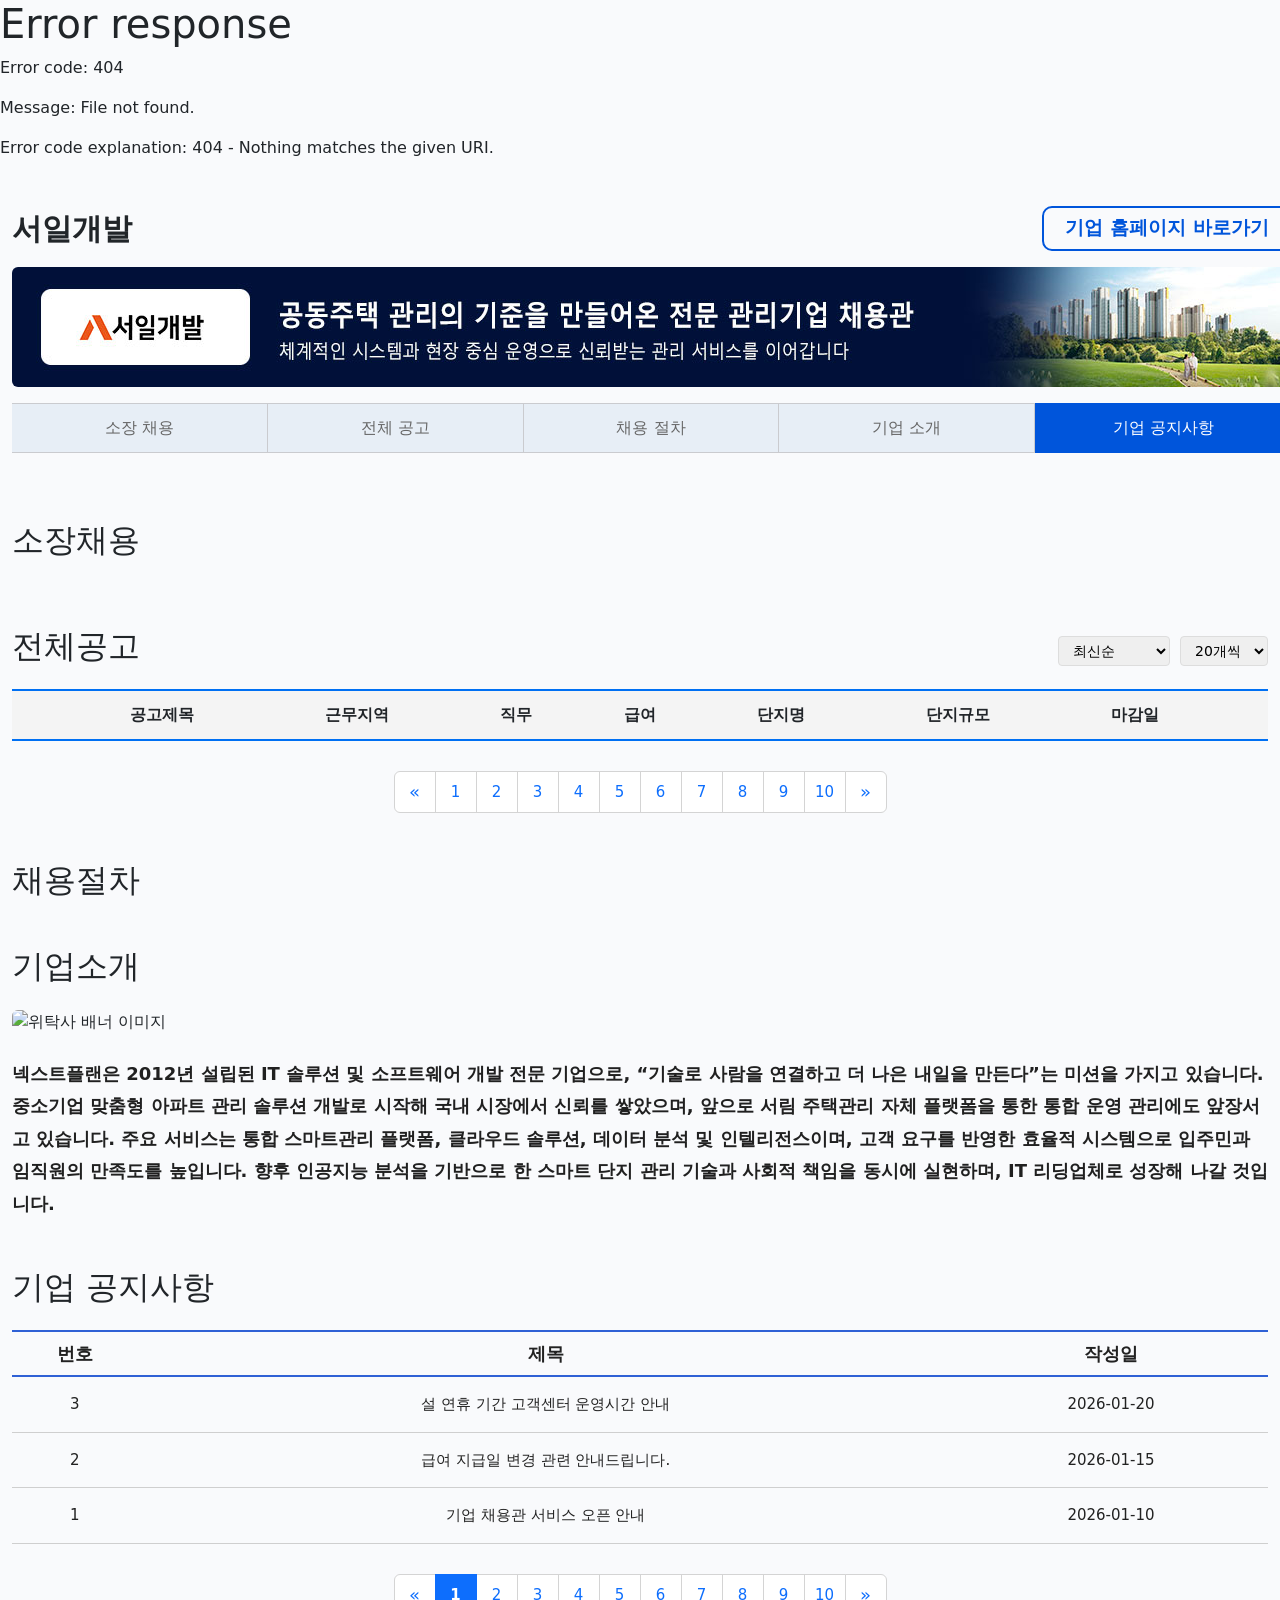
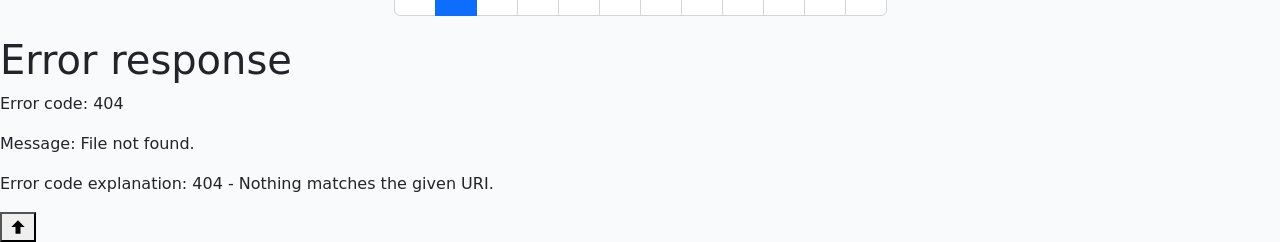
==== office_info_renew.html @ f7822db9 "office_info_renew push" ====
<!DOCTYPE html>
<html lang="en">

<head>
    <meta charset="UTF-8" />
    <meta name="viewport" content="width=device-width, initial-scale=1.0" />
    <title>위탁사 채용 정보 | 아파트잡</title>
    <link rel="icon" href="/assets/img/favicon.png" type="image/x-icon" />

    <!-- bootstrap -->
    <link href="https://cdn.jsdelivr.net/npm/bootstrap@5.3.8/dist/css/bootstrap.min.css" rel="stylesheet" />
    <!-- Font Awesome CDN (v6.5.2) -->
    <link rel="stylesheet" href="https://cdnjs.cloudflare.com/ajax/libs/font-awesome/6.5.2/css/all.min.css"
        integrity="sha512-SzlrxWUlpfuzQ+pcUCosxcglQRNAq/DZjVsC0lE40xsADsfeQoE8N6JY3m5z4R7Q0zj1T9juT7d4K5t1Q=="
        crossorigin="anonymous" referrerpolicy="no-referrer" />
    <link rel="stylesheet" href="./assets/css/global.css" />
    <link rel="stylesheet" href="./assets/css/subPage.css" />
    <link rel="stylesheet" href="./assets/css/head.css" />
</head>

<body>
    <!-- header -->
    <header id="headerWrap"></header>

    <main class="company-page container">
        <!-- 회사 intro -->
        <section class="recruit-header">
            <div class="recruit-header__top">
                <div class="recruit-company-name">
                    서일개발
                </div>
                <a href="#" target="_blank" class="text-decoration-non"><button type="button"
                        class="btn btn-outline-primary company-link">
                        기업 홈페이지 바로가기
                    </button></a>
            </div>
            <div class="recruit-header__banner my-3">
                <img src="./assets/img/info_banner.jpg" class="img-fluid rounded" alt="위탁사 배너 이미지" />
            </div>
            <div class="recruit-header__tab">
                <button class="tab-btn active" data-target="director">소장 채용</button>
                <button class="tab-btn" data-target="all">전체 공고</button>
                <button class="tab-btn" data-target="process">채용 절차</button>
                <button class="tab-btn" data-target="company">기업 소개</button>
                <button class="tab-btn" data-target="notice">기업 공지사항</button>
            </div>
        </section>

        <!-- 소장채용 -->
        <section id="director" class="general mt-5">
            <h2>소장채용</h2>
            <div class="director-card-list">
                <!-- JS로 데이터 렌더링 -->
            </div>
        </section>

        <!-- 전체 공고 -->
        <section id="all" class="general mt-5">
            <div class="job-list-header">
                <h2>전체공고</h2>
                <div class="sort-box">
                    <!-- 정렬 옵션 -->
                    <select id="sortOrder">
                        <option value="latest" selected>최신순</option>
                        <option value="salary">급여순</option>
                        <option value="deadline">마감임박순</option>
                    </select>

                    <!-- 페이지 개수 옵션 -->
                    <select id="pageSize">
                        <option value="20" selected>20개씩</option>
                        <option value="30">30개씩</option>
                        <option value="40">40개씩</option>
                        <option value="50">50개씩</option>
                    </select>
                </div>
            </div>
            <table class="job-table">
                <thead>
                    <tr>
                        <th></th>
                        <th>공고제목</th>
                        <th>근무지역</th>
                        <th>직무</th>
                        <th>급여</th>
                        <th>단지명</th>
                        <th>단지규모</th>
                        <th>마감일</th>
                        <th></th>
                    </tr>
                </thead>
                <tbody id="jobTableBody">
                    <!-- JS로 데이터 렌더링 -->
                </tbody>
            </table>

            <!-- 페이지네이션 -->
            <nav aria-label="Page navigation example">
                <ul class="pagination justify-content-center">
                    <li class="page-item">
                        <a class="page-link" href="#" aria-label="Previous">
                            <span aria-hidden="true">&laquo;</span>
                        </a>
                    </li>
                    <li class="page-item"><a class="page-link" href="#">1</a></li>
                    <li class="page-item"><a class="page-link" href="#">2</a></li>
                    <li class="page-item"><a class="page-link" href="#">3</a></li>
                    <li class="page-item"><a class="page-link" href="#">4</a></li>
                    <li class="page-item"><a class="page-link" href="#">5</a></li>
                    <li class="page-item"><a class="page-link" href="#">6</a></li>
                    <li class="page-item"><a class="page-link" href="#">7</a></li>
                    <li class="page-item"><a class="page-link" href="#">8</a></li>
                    <li class="page-item"><a class="page-link" href="#">9</a></li>
                    <li class="page-item"><a class="page-link" href="#">10</a></li>
                    <li class="page-item">
                        <a class="page-link" href="#" aria-label="Next">
                            <span aria-hidden="true">&raquo;</span>
                        </a>
                    </li>
                </ul>
            </nav>
            </div>
        </section>

        <section id="process" class="general mt-5">
            <h2>채용절차</h2>
        </section>

        <section id="company" class="general mt-5">
            <h2>기업소개</h2>
            <div class="company-banner my-4">
                <img src="./assets/img/company_banner.png" class="img-fluid rounded" alt="위탁사 배너 이미지" />
            </div>
            <p class="company-desc text-start">
                넥스트플랜은 2012년 설립된 IT 솔루션 및 소프트웨어 개발 전문 기업으로,
                “기술로 사람을 연결하고 더 나은 내일을 만든다”는 미션을 가지고
                있습니다. 중소기업 맞춤형 아파트 관리 솔루션 개발로 시작해 국내
                시장에서 신뢰를 쌓았으며, 앞으로 서림 주택관리 자체 플랫폼을 통한 통합
                운영 관리에도 앞장서고 있습니다.
                주요 서비스는 통합 스마트관리 플랫폼, 클라우드 솔루션, 데이터 분석 및
                인텔리전스이며, 고객 요구를 반영한 효율적 시스템으로 입주민과 임직원의
                만족도를 높입니다. 향후 인공지능 분석을 기반으로 한 스마트 단지 관리
                기술과 사회적 책임을 동시에 실현하며, IT 리딩업체로 성장해 나갈
                것입니다.
            </p>
        </section>

        <section id="notice" class="general mt-5">
            <h2>기업 공지사항</h2>
            <!-- 게시판 영역 -->
            <div class="board-wrapper">
                <table class="board-table">
                    <colgroup>
                        <col style="width:10%">
                        <col style="width:65%">
                        <col style="width:25%">
                    </colgroup>
                    <thead>
                        <tr>
                            <th>번호</th>
                            <th>제목</th>
                            <th>작성일</th>
                        </tr>
                    </thead>
                    <tbody>
                        <tr class="board-row" data-href="company-notice-view.html?id=3">
                            <td>3</td>
                            <td class="board-title">
                                설 연휴 기간 고객센터 운영시간 안내
                            </td>
                            <td>2026-01-20</td>
                        </tr>
                        <tr class="board-row" data-href="company-notice-view.html?id=2">
                            <td>2</td>
                            <td class="board-title">
                                급여 지급일 변경 관련 안내드립니다.
                            </td>
                            <td>2026-01-15</td>
                        </tr>
                        <tr class="board-row" data-href="company-notice-view.html?id=1">
                            <td>1</td>
                            <td class="board-title">
                                기업 채용관 서비스 오픈 안내
                            </td>
                            <td>2026-01-10</td>
                        </tr>
                    </tbody>
                </table>
            </div>
            <!-- 기업공지 Pagination -->
            <div id="noticePaging">
                <nav aria-label="Page navigation example">
                    <ul class="pagination justify-content-center">
                        <li class="page-item">
                            <a href="javascript:;" onclick="noticePageLoading(1)" class="page-link" aria-label="Previous">
                                <span aria-hidden="true">«</span>
                            </a>
                        </li>
                       <li class="page-item active">
                            <a class="page-link" href="javascript:;" onclick="noticePageLoading(1)">1</a>
                        </li>
                       <li class="page-item">
                            <a class="page-link" href="javascript:;" onclick="noticePageLoading(2)">2</a>
                        </li>
                        <li class="page-item">
                            <a class="page-link" href="javascript:;" onclick="noticePageLoading(3)">3</a>
                        </li>
                        <li class="page-item">
                            <a class="page-link" href="javascript:;" onclick="noticePageLoading(4)">4</a>
                        </li>
                        <li class="page-item">
                            <a class="page-link" href="javascript:;" onclick="noticePageLoading(5)">5</a>
                        </li>
                        <li class="page-item">
                            <a class="page-link" href="javascript:;" onclick="noticePageLoading(6)">6</a>
                        </li>
                        <li class="page-item">
                            <a class="page-link" href="javascript:;" onclick="noticePageLoading(7)">7</a>
                        </li>
                        <li class="page-item">
                            <a class="page-link" href="javascript:;" onclick="noticePageLoading(8)">8</a>
                        </li>
                        <li class="page-item">
                            <a class="page-link" href="javascript:;" onclick="noticePageLoading(9)">9</a>
                        </li>
                        <li class="page-item">
                            <a class="page-link" href="javascript:;" onclick="noticePageLoading(10)">10</a>
                        </li>
                        <!-- 다음 -->
                        <li class="page-item">
                            <a class="page-link" href="javascript:;" onclick="noticePageLoading(11)" aria-label="Next">
                            <span aria-hidden="true">»</span>
                            </a>
                        </li>
                    </ul>
                </nav>
            </div>
        </section>
    </main>

    <!-- footer -->
    <footer id="footer" class="site-footer"></footer>

    <!-- Back to Top -->
    <button id="backToTop" class="back-to-top" aria-label="맨 위로 이동" title="맨 위로" type="button">
        <!-- 단순한 화살표 아이콘 (SVG) -->
        <svg width="20" height="20" viewBox="0 0 24 24" aria-hidden="true" focusable="false">
            <path d="M12 4l-8 8h5v8h6v-8h5z"></path>
        </svg>
    </button>

    <script src="./assets/js/jobList.js"></script>
    <script src="./assets/js/login.js"></script>
    <script src="./assets/js/scrollIntoView.js"></script>
    <script src="./assets/js/director-recruit.js"></script>
    <script src="./assets/js/company-notice.js"></script>
    <!-- bootstrap JS -->
    <script src="https://cdn.jsdelivr.net/npm/bootstrap@5.3.8/dist/js/bootstrap.bundle.min.js"
        integrity="sha384-FKyoEForCGlyvwx9Hj09JcYn3nv7wiPVlz7YYwJrWVcXK/BmnVDxM+D2scQbITxI"
        crossorigin="anonymous"></script>
    <script src="https://cdn.jsdelivr.net/npm/@popperjs/core@2.11.8/dist/umd/popper.min.js"
        integrity="sha384-I7E8VVD/ismYTF4hNIPjVp/Zjvgyol6VFvRkX/vR+Vc4jQkC+hVqc2pM8ODewa9r"
        crossorigin="anonymous"></script>
    <script src="https://cdn.jsdelivr.net/npm/bootstrap@5.3.8/dist/js/bootstrap.min.js"
        integrity="sha384-G/EV+4j2dNv+tEPo3++6LCgdCROaejBqfUeNjuKAiuXbjrxilcCdDz6ZAVfHWe1Y"
        crossorigin="anonymous"></script>
    <!-- Swiper JS -->
    <script src="https://cdn.jsdelivr.net/npm/swiper@11/swiper-bundle.min.js"></script>
    <script src="https://cdn.jsdelivr.net/npm/swiper/swiper-bundle.min.js"></script>
    <script>
        (function () {
            var a = document.querySelector("#headerWrap");
            fetch("./assets/components/header.html")
                .then((r) => r.text())
                .then((d) => (a.innerHTML = d));
        })();
        fetch("./assets/components/footer.html")
            .then((a) => a.text())
            .then((b) => (document.querySelector("#footer").innerHTML = b));
        document.addEventListener("DOMContentLoaded", () => {
            var a = document.getElementById("backToTop");
            if (!a) return;
            window.addEventListener("scroll", () => {
                window.scrollY > 300
                    ? a.classList.add("show")
                    : a.classList.remove("show");
            }),
                a.addEventListener("click", () => {
                    window.scrollTo({ top: 0, behavior: "smooth" });
                });
        });
    </script>
</body>

</html>
---- assets/css/subPage.css ----
body {
  background-color: #f9fafc;
}
#subPage {
    width: 1280px;
    margin: 20px auto 0;
    background-color: transparent;
	z-index: 10 !important;
}
#subPage h2 {
    font-size: 30px;
    font-weight: 700 !important;
    margin: 30px 0 20px 0;
    color: #333;
}
#subpage h2.bannner__title {
    color: #fff;
}
#subPage h2 .small {
    font-size: 18px;
    color: #333;
    font-weight: 500;
}
/* 이력서 페이지 필수 */
.required {
    font-size: 1rem;
    font-weight: normal;
    float: right;
    display: inline;
    vertical-align: bottom;
}
.star {
    color: #e60000;
}
.main-card-container {
    display: grid;
    grid-template-columns: repeat(2, 1fr);
    gap: 20px;
    position: relative;
    overflow: visible;
    z-index: 0;
    padding: 0px 10px 20px;
}

/* 카드 기본 스타일 */
.main-card {
    border: 2px solid #0071f3;
    border-radius: 10px;
    padding: 15px;
    background: #fff;
    display: flex;
    flex-direction: column;
    min-height: 180px;
    transition:
        transform 0.3s cubic-bezier(0.4, 0, 0.2, 1),
        box-shadow 0.3s cubic-bezier(0.4, 0, 0.2, 1),
        border 0.3s cubic-bezier(0.4, 0, 0.2, 1);
    text-decoration: none;
    color: inherit;
    position: relative;
    z-index: 1;
    margin: 0; /* grid gap으로 충분히 띄움 */
}

/* hover 시 그림자 강조 */
.main-card:hover {
    border: 1px solid #d2d2d2;
    transform: translateY(-10px); /* 살짝 더 띄움 */
    box-shadow: 0 12px 12px rgba(0, 0, 0, 0.25); /* 그림자 크게 강조 */
    z-index: 10; /* 카드 위로 */
}
/* 비어있는 카드 값 */
.main-card-preparation {
    border: 2px solid #d2d2d2;
    border-radius: 10px;
    padding: 15px;
    background: #fff;
    font-size: 18px;
    text-align: center;
    display: flex;
    justify-content: center;
    align-items: center;
    font-weight: 600;
    color: #666;
    height: 180px;
    content: "...";
    animation: dots 1s infinite;
}
@keyframes dots {
    0% {
        content: "준비중";
    }
    33% {
        content: "준비중.";
    }
    66% {
        content: "준비중..";
    }
    100% {
        content: "준비중...";
    }
}

/* 카드 내부 텍스트 */
.main-card-header {
    font-size: 15px;
    color: #666;
    margin-bottom: 6px;
}

.main-card-title {
    font-size: 1.4rem;
    font-weight: 600;
    margin-bottom: 10px;
    white-space: nowrap;
    overflow: hidden;
    text-overflow: ellipsis;
}

/* info 영역 좌우 분리 */
.main-card-info {
    display: flex;
    justify-content: space-between;
    align-items: flex-end;
    margin-top: auto;
}
.mainCard-info-left {
    font-size: 15px;
    line-height: 1.5;
    color: #333;
    width: 60%;
}
.mainCard-info-right {
    display: flex;
    align-items: flex-end;
    gap: 8px;
    width: 40%;
}
.main-deadline {
    font-weight: bold;
    color: #e60000;
    font-size: 15px;
    width: 100px;
    font-size: 16px !important;
    text-align: right;
    padding-right: 10px;
}
.main-btn {
    background: #0070f3 !important;
    color: #fff;
    width: 100px;
    font-weight: 700;
    font-size: 15px !important;
    width: 150px;
}
.main-btn:hover {
    background: #0070f3;
    color: #fff;
}

/* General Styles */
section.general {
    margin: 20px 0;
}

.job-posting-general table {
    width: 100%;
    border-collapse: collapse;
    font-size: 14px;
}
.job-posting-general th,
.job-posting-general td,
.job-table th,
.job-table td {
    padding: 12px;
    border-bottom: 1px solid #ddd;
    text-align: center;
}
.job-posting-general th,
.job-table th {
    background: #f4f4f4;
    font-weight: bold;
    font-size: 16px;
    border-top: 2px solid #0070f3;
    border-bottom: 2px solid #0070f3;
}
.job-posting-general td {
    color: #333;
}
td.title {
    white-space: nowrap;
    overflow: hidden;
    text-overflow: ellipsis;
    max-width: 200px; /* 원하는 너비 */
}

td.company {
    white-space: nowrap;
    overflow: hidden;
    text-overflow: ellipsis;
    max-width: 200px; /* 원하는 너비 */
}

/* 일반 광고 버튼 */
.btn {
    padding: 6px 14px;
    border-radius: 20px;
    font-size: 13px;
    border: none;
    cursor: pointer;
}
.btn-apply {
    background: #0070f3 !important;
    color: #fff;
    width: 100px;
    font-weight: 700;
}
.btn-apply:hover {
    background: #0070f3;
    color: #fff;
}
.btn-expired {
    background: #8c8c8c !important;
    color: #fff !important;
    cursor: default;
    width: 100px;
    font-weight: 700;
}
.btn-expired:hover {
    background: #8c8c8c !important;
    color: #fff !important;
    cursor: default;
}

/* 전체공고 */
.job-list {
    margin-top: 70px;
}
.job-list-header {
    display: flex;
    justify-content: space-between;
    align-items: center;
    margin-bottom: 15px;
    font-size: 18px;
    font-weight: 600;
}
.sort-box {
    display: flex;
    gap: 10px;
}
.sort-box select {
    padding: 5px 10px;
    border: 1px solid #ddd;
    border-radius: 4px;
    font-size: 14px;
}
.job-table {
    width: 100%;
    border-collapse: collapse;
    font-size: 14px;
}

.job-table thead {
    background: #f8f9fa;
}
.job-table td:last-child {
    text-align: right;
}

/* 페이지 네이션 */
.pagination {
  display: flex;
  justify-content: center;
  align-items: center;
  gap: 0px;
  margin-top: 30px !important;
  background-color: transparent !important;
  border: none !important;
}

/* 각 페이지 버튼 */
.pagination .page-item .page-link {
  display: flex;
  align-items: center;
  justify-content: center;
  width: 42px;       /* 버튼 크기 키움 */
  height: 42px;
  font-size: 15px;
  color: var(--point-0B2F68, #0d6efd);
  border: 1px solid #d4d4d4;
  background-color: #fff;
  transition: all 0.1s ease;
}

/* hover 시 효과 */
.pagination .page-item .page-link:hover {
  background-color: #eaf2ff;
  color: #0d6efd;
  border-color: #0d6efd;
}

/* active(클릭중) */
.pagination .page-item:active .page-link {
  background-color: #fff !important;
  border: 1px solid #0d6efd !important;
}

/* focus (탭 이동 시) */
.pagination .page-item:focus .page-link {
  outline: none !important;
  box-shadow: none !important;
  background-color: transparent !important;
}

/* 현재 선택된 페이지 */
.pagination .page-item.active .page-link {
  background-color: #0d6efd !important;
  border-color: #0d6efd !important;
  color: #fff !important;
  font-weight: 600;
}

/* 화살표(«, ») 정렬 보정 */
.pagination .page-item:first-child .page-link,
.pagination .page-item:last-child .page-link {
  font-size: 18px;
  line-height: 1;
  width: 42px;
  height: 42px;
}


/* 위탁사 페이지 */
.company-card {
    aspect-ratio: 1 / 1;
    transition:
        transform 0.2s ease,
        box-shadow 0.2s ease;
}

.company-card:hover {
    transform: translateY(-10px);
    box-shadow: 15px 15px 20px rgba(0, 0, 0, 0.45);
}

/* 카드 사이 간격 줄이기 */
#companyList {
    row-gap: 1.5rem;
}

/* 행 전체를 왼쪽 정렬 */
.company-section .row {
    justify-content: flex-start !important;
}

/* 위탁사 상세페이지 */
.company-page {
    max-width: 1280px;
}
.company-logo {
	font-size:30px;
	font-weight:700;
}
.company-logo img {
    max-height: 60px;
	max-width: 250px;
	
}
.company-banner img {
    width: 100%;
    border-radius: 10px;
}
.company-desc {
    font-size: 18px;
    line-height: 1.8;
    color: #202020;
    font-weight: 600;
}
.job-table th,
.job-table td {
    vertical-align: middle;
}
.job-table .btn {
    font-size: 14px;
    padding: 4px 10px;
}
.pagination .page-link {
    color: #0055DB;
}
.company-header .btn-outline-primary {
    border: 2px solid #0055DB;
    color: #0055DB;
    font-size: 1.2rem;
    font-weight: 600;
    width: 250px;
    border-radius: 10px;
}
.company-header .btn-outline-primary:hover {
    background-color: #fff;
    color: #0055DB;
}

/* ================================
   채용공고 상세페이지
================================ */

/* 상단 요약정보 */
.job-summary {
  border-top: 2px solid #0055DB;
  padding-top: 40px;
}
.job-summary h3 {
  font-size: 2.2rem;
  color: #202020;
}
.job-summary h4 {
  font-size: 1.5rem;
  color: #696969;
}
.endDate {
  font-size: 1.4rem;
  color: #e60000;
  font-weight: 600;
  float: right;
  display: flex;
  justify-content: center;
}

/* 요약정보 그룹 */
.job-summary-group {
  border-top: 1px solid #A8A8A8;
  border-bottom: 1px solid #A8A8A8;
  margin-top: 20px;
}
.job-summary-group h6 {
  font-size: 1.2rem;
  color: #202020;
  margin-bottom: 10px;
}

/* 지원조건, 근무조건, 단지정보 */
.job-summaryBox-requirement,
.job-summaryBox-condition,
.job-summaryBox-complex {
  line-height: 1.8;
  padding: 20px;
}
.job-summaryBox-complex {
  border-left: 1px solid #A8A8A8;
}

/* 지원하기 / 즐겨찾기 버튼 */
.job-action-apply,
.job-action-favorite, .job-action-print, .job-action-list {
  width: 250px;
  font-size: 1.1rem;
  padding: 10px;
  border-radius: 10px;
  font-weight: 500;
}
.job-action-favorite, .job-action-print, .job-action-list {
  background-color: #b3b3b3;
  border: none;
}
.job-action-favorite:hover, .job-action-print:hover, .job-action-list:hover {
  background-color: #b3b3b3 !important;
}

/* ================================
   탭 (상세요강 / 단지정보)
================================ */
.nav-tabs .nav-link {
  color: #555;
  font-weight: 500;
  width: 150px;
}
.nav-tabs .nav-link.active {
  color: #0071f3;
  font-weight: 700;
  background-color: #fff;
  border-color: #dee2e6 #dee2e6 #fff;
}
.nav-tabs .nav-link:hover {
  color: #0071f3;
}

/* ================================
   상세요강 테이블
================================ */
.job-detail__table th {
  width: 20%;
  background-color: #f8f9fa;
  font-weight: 600;
}
.job-detail__table td {
  width: 30%;
  vertical-align: middle;
}

/* ================================
   단지정보 섹션
================================ */
.job-complex__wrap {
  margin-top: 1.5rem;
}
.complex-header-title {
  font-weight: 700;
  font-size: 16px;
  margin-bottom: 1rem;
}
.table-section-title {
  background-color: #f8f9fa;
  font-weight: 700;
  text-align: left;
}
.table-section-subtitle {
    color: #de0000 !important;
    border-left: none !important;
}
.job-complex__table th {
  background-color: #fafafa;
  color: #222;
  font-weight: 600;
  width: 20%;
  vertical-align: middle;
}
.job-complex__table td {
  color: #333;
  background-color: #fff;
  vertical-align: middle;
}
.job-complex__table th,
.job-complex__table td {
  padding: 10px 12px;
  line-height: 1.6;
}
.job-complex__table + .job-complex__table {
  margin-top: 1.5rem;
}
@media (max-width: 768px) {
  .job-complex__table th,
  .job-complex__table td {
    font-size: 14px;
    padding: 8px 10px;
  }
}

/* hover 시 버튼만 살짝 밝게 */
.job-action-favorite:hover {
  background-color: #777;
}

/* active 상태일 때, 별만 노란색으로 */
.job-action-favorite.active::first-letter {
  color: #ffe100; /* 골드(노란 별) */
}

/* optional: 클릭 시 약간의 강조 */
.job-action-favorite.active {
  background-color: #777; /* 살짝 어두운 회색 유지 */
}

/* 위탁사 전체공고 data가 없을 시 */
.empty-list-message {
	text-align:center !important;
	background-color:#fff;
	font-size:16px;
}


/* personality.html CSS */
.personality-banner {
	background-color:#2D74B4;
	text-align:center;
	margin-top:-10px;
}
.personality-banner img {
	width:1000px;
}
.assessment-wrapper {
	display: flex;
	padding: 10px;
	gap: 50px;
}
.assessment-item {
	background-color:#fff;
	border:1px solid #d1d1d1;
	border-radius: 10px;
	padding:20px;
	flex: 1 1;
	text-align:center;
}
.assessment-item-title {
	font-size: 30px;
	font-weight:bold;
	margin-bottom:10px;
}
.assessment-item p {
	line-height:1.5;
	font-size:16px;
}
.assessment-item-btn .assessment-btn {
	width:70%;
	border: none;
	border-radius:90px;
	padding:10px;
	font-weight:bold;
	color:#fff;
	margin-top:20px;
	font-size:18px;
}
.is-apply {
	background-color:#0055DB;
}
.is-disabled {
	background-color:#AAAAAA;
}
.customer-service__icon {
	width:45px;
}
.customer-service {
	background-color:#2D457D;
	margin-top:50px;
	color:#fff;
	display:flex;
	justify-content:center;
	padding:20px;
}
.customer-service__inner {
	width:1280px;
}
.customer-service__contact {
	font-size:30px;
	margin-top:20px;
	font-weight:bold;
}
.customer-service__email {
	margin-left:50px;
}
.customer-service__email a {
	text-decoration: none;
}



/* order-confirm.html CSS */

/* 서비스 선택 테이블 */
.survey-service-table {
  width: 100%;
  border-collapse: collapse;
  margin-bottom: 24px;
  font-size: 18px;
}
.survey-service-table thead th {
  border-top: 2px solid #777;
  border-bottom: 1px solid #ccc;
  padding: 10px 8px;
  text-align: center;
  font-size: 18px;
  font-weight: 600;
}
.survey-service-table tbody td {
  border-bottom: 2px solid #777;
  padding: 12px 8px;
  text-align: center;
}
.service-notice {
	line-height: 1.5;
	font-size: 15px;
}

/* 체크박스 크기 */
.survey-service .survey-service-table .col-check input[type="checkbox"] {
  appearance: auto;
  -webkit-appearance: auto;
  width: 20px;
  height: 20px;
  border: 1px solid #999;
  border-radius: 3px;
  background-color: #fff;
  cursor: pointer;
  accent-color: #0055DB; 
}

/* 약관 공통 영역 */
.terms-section {
  padding: 16px;
  font-size: 16px;
  line-height: 1.7;
}
.terms-title {
  font-weight: 500;
  margin-bottom: 10px;
}
.terms-list {
  margin: 0 0 20px 0;
  background-color:#fff;
  padding: 10px;
  border: 1px solid #d1d1d1;
  width:100%;
  max-height: 240px; 
  overflow-y: auto;         /* 내부 스크롤 */
  padding-right: 8px;       /* 스크롤바 때문에 텍스트 잘림 방지 */
}
.terms-section + .terms-section {
  margin-top: 24px;
}
.terms-list::-webkit-scrollbar {
  width: 6px;
}
.terms-list::-webkit-scrollbar-thumb {
  background: #ccc;
  border-radius: 3px;
}
.terms-list ul li {
  margin-bottom: 5px;
  list-style: disc;
  margin-left: 20px;
}
.terms-list ol li {
  margin-bottom: 5px;
  list-style: decimal;
  margin-left: 20px;
}
.terms-list ol li ul>li {
  margin-bottom: 5px;
  list-style: disc;
  margin-left: 20px;
}
.terms-list .style-none {
	list-style: none;
}
.terms-privacy, .terms-third {
   margin-top:40px;
}

/*  동의 체크 영역 */
.agree-item {
  display: flex;
  align-items: center;
  gap: 6px;
  margin-top: 8px;
}
.agree-item input[type="checkbox"] {
  appearance: auto;
  -webkit-appearance: auto;
  width: 18px;
  height: 18px;
  border: 1px solid #999;
  border-radius: 3px;
  background-color: #fff;
  cursor: pointer;
  accent-color: #0055DB; 
}
.agree-item label {
  font-size: 16px;
  cursor: pointer;
}

/* 전체 동의 */
.agree-all {
  display: flex;
  justify-content: center;
  align-items: center;
  margin: 20px 0;
  font-weight: 600;
  font-size: 18px;
}
.agree-all input[type="checkbox"] {
  appearance: auto;
  -webkit-appearance: auto;
  width: 20px;
  height: 20px;
  border: 1px solid #999;
  border-radius: 3px;
  background-color: #fff;
  cursor: pointer;
  accent-color: #0055DB; 
}
.agree-all label {
  display: flex;
  align-items: center;
  gap: 10px;
  cursor: pointer;
  padding-left: 10px;
}

/* 검사시작 */
.btn-submit {
  display: block;
  margin: 0 auto;
  width: 200px;
  height: 50px;
  background: #0D6EFD;
  color: #fff;
  font-size: 20px;
  font-weight: 600;
  border: none;
  cursor: pointer;
  margin-top:40px;
}
.btn-submit:hover {
  background: #0B5ED7;
}
.btn-submit:disabled {
  background-color: #AAAAAA;
  cursor: not-allowed;
}



/* ================================
   채용관 상세페이지 - office_info
================================ */
.recruit-header {
    position: sticky;
    background-color: #F9FAFC;
    top: 0;
    z-index: 10;
    width: 1280px;
    padding: 30px 0 20px;
}
.recruit-header__top {
    display: flex;
    justify-content: space-between;
    align-items: center;
}
.recruit-company-name {
    font-size: 30px;
    font-weight: 700;
    display: flex;
    align-items: center;
}

.recruit-header .btn-outline-primary {
    border: 2px solid #0055DB;
    color: #0055DB;
    font-size: 1.2rem;
    font-weight: 600;
    width: 250px;
    border-radius: 10px;
}
.recruit-header .btn-outline-primary:hover {
    background-color: #fff;
    color: #0055DB;
}
.recruit-header__banner {
    border-radius: 5px;
}
.recruit-header__tab {
    display: flex;
    justify-content: space-between;
}
.recruit-header__tab .tab-btn {
    flex: 1;
    padding: 12px 0;
    font-size: 16px;
    font-weight: 500;
    color: #666;
    background: #e7eef6;
    border: none;
    border-right: 1px solid #cacbcf;
    border-top: 1px solid #cacbcf;
    border-bottom: 1px solid #cacbcf;
    cursor: pointer;
    transition: all 0.2s ease;
}
.recruit-header__tab .tab-btn:last-child {
    border-right: none;
}
/* hover */
.recruit-header__tab .tab-btn:hover {
    background: #0055DB;
    color: #fff;
    border: 1px solid #0055DB;
}
/* 활성화 */
.recruit-header__tab .tab-btn.active {
    background: #0055DB;
    color: #fff;
    border: 1px solid #0055DB;
}

/* 클릭 눌림 느낌 */
.recruit-header__tab .tab-btn:active {
    transform: translateY(1px);
}


/* ================================
   소장채용 카드
================================ */
.director-card-list {
    display: grid;
    grid-template-columns: repeat(3, 1fr);
    gap: 20px;
    margin-top: 20px;
}
.director-card-link {
    text-decoration: none;
    color: inherit;
    display: block;
}
.director-card {
    background: #fff;
    border: 2px solid #0071f3;
    border-radius: 10px;
    padding: 18px 20px;
    transition: all 0.2s ease;
    position: relative;
}
/* hover */
.director-card:hover {
    box-shadow: 0 8px 20px rgba(0,0,0,0.08);
    transform: translateY(-4px);
}
.director-card__top {
    display: flex;
    justify-content: space-between;
    align-items: center;
    margin-bottom: 10px;
}

.director-card__company {
    font-size: 17px;
    color: #0055DB;
    border-radius: 20px;
    font-weight: 600;
}
.director-card__title {
    font-size: 22px;
    font-weight: 700;
    color: #111827;
    margin-bottom: 12px;
    white-space: nowrap;
    overflow: hidden;
    text-overflow: ellipsis;
}
.director-card__tags {
    display: flex;
    flex-wrap: wrap;
    margin-bottom: 12px;
    gap: 5px;
}

.tag {
    font-size: 14.5px;
    color: #494949;
    font-weight: 500;
}
.director-card__salary {
    font-size: 14px;
    color: #374151;
    margin-bottom: 16px;
}

.director-card__salary strong {
    font-weight: 700;
    color: #111827;
}
.director-card__bottom {
    display: flex;
    justify-content: space-between;
    align-items: center;
}

.director-card__dday {
    font-size: 16px;
    font-weight: 600;
    color: #e60000;
}

/* 상세보기 버튼 */
.director-card__detail {
    font-size: 14px;
    font-weight: 600;
    color: #fff;
    background: #2563eb;
    border: none;
    padding: 8px 30px;
    border-radius: 6px;
    cursor: pointer;
    transition: background 0.2s;
}

.director-card__detail:hover {
    background: #1d4ed8;
}

/* 소장채용 빈 카드 */
.director-card--empty {
    display: flex;
    justify-content: center;
    align-items: center;
}
.director-card__empty {
    display: flex;
    flex-direction: column;
}
.job-card__img {
    width: 150px;
    margin-bottom: 10px;
}
.job-card__empty-text {
    font-weight: 600;
    font-size: 18px;
    color: #494949;
}




/* ================================
   기업 공지사항 게시판 Wrapper
================================ */
.board-wrapper {
  padding: 0;
  margin-top: 1.5rem;
}
/* 테이블 기본 */
.board-table {
  width: 100%;
  border-collapse: collapse;
  text-align: center;
  font-size: 15px;
  color: #222;
}
/* ================================
   헤더
================================ */
.board-table thead th {
  padding: 8px 5px;
  font-weight: 600;
  font-size: 18px;
  border-top: 2px solid #2f61d5;
  border-bottom: 2px solid #2f61d5;
}
/* ================================
   바디
================================ */
.board-table tbody td {
  padding: 16px 10px;
  border-bottom: 1px solid #cfcfcf;
  font-size: 15px;
}
/* ================================
   제목
================================ */
.board-title {
  text-align: center;
}
.board-title a {
  color: #222;
  text-decoration: underline;
  text-underline-offset: 3px;
}
.board-title a:hover {
  color: #2f61d5;
}
/* ================================
   hover 효과 (선택)
================================ */
.board-table tbody tr:hover {
  background: #f5f7ff;
}
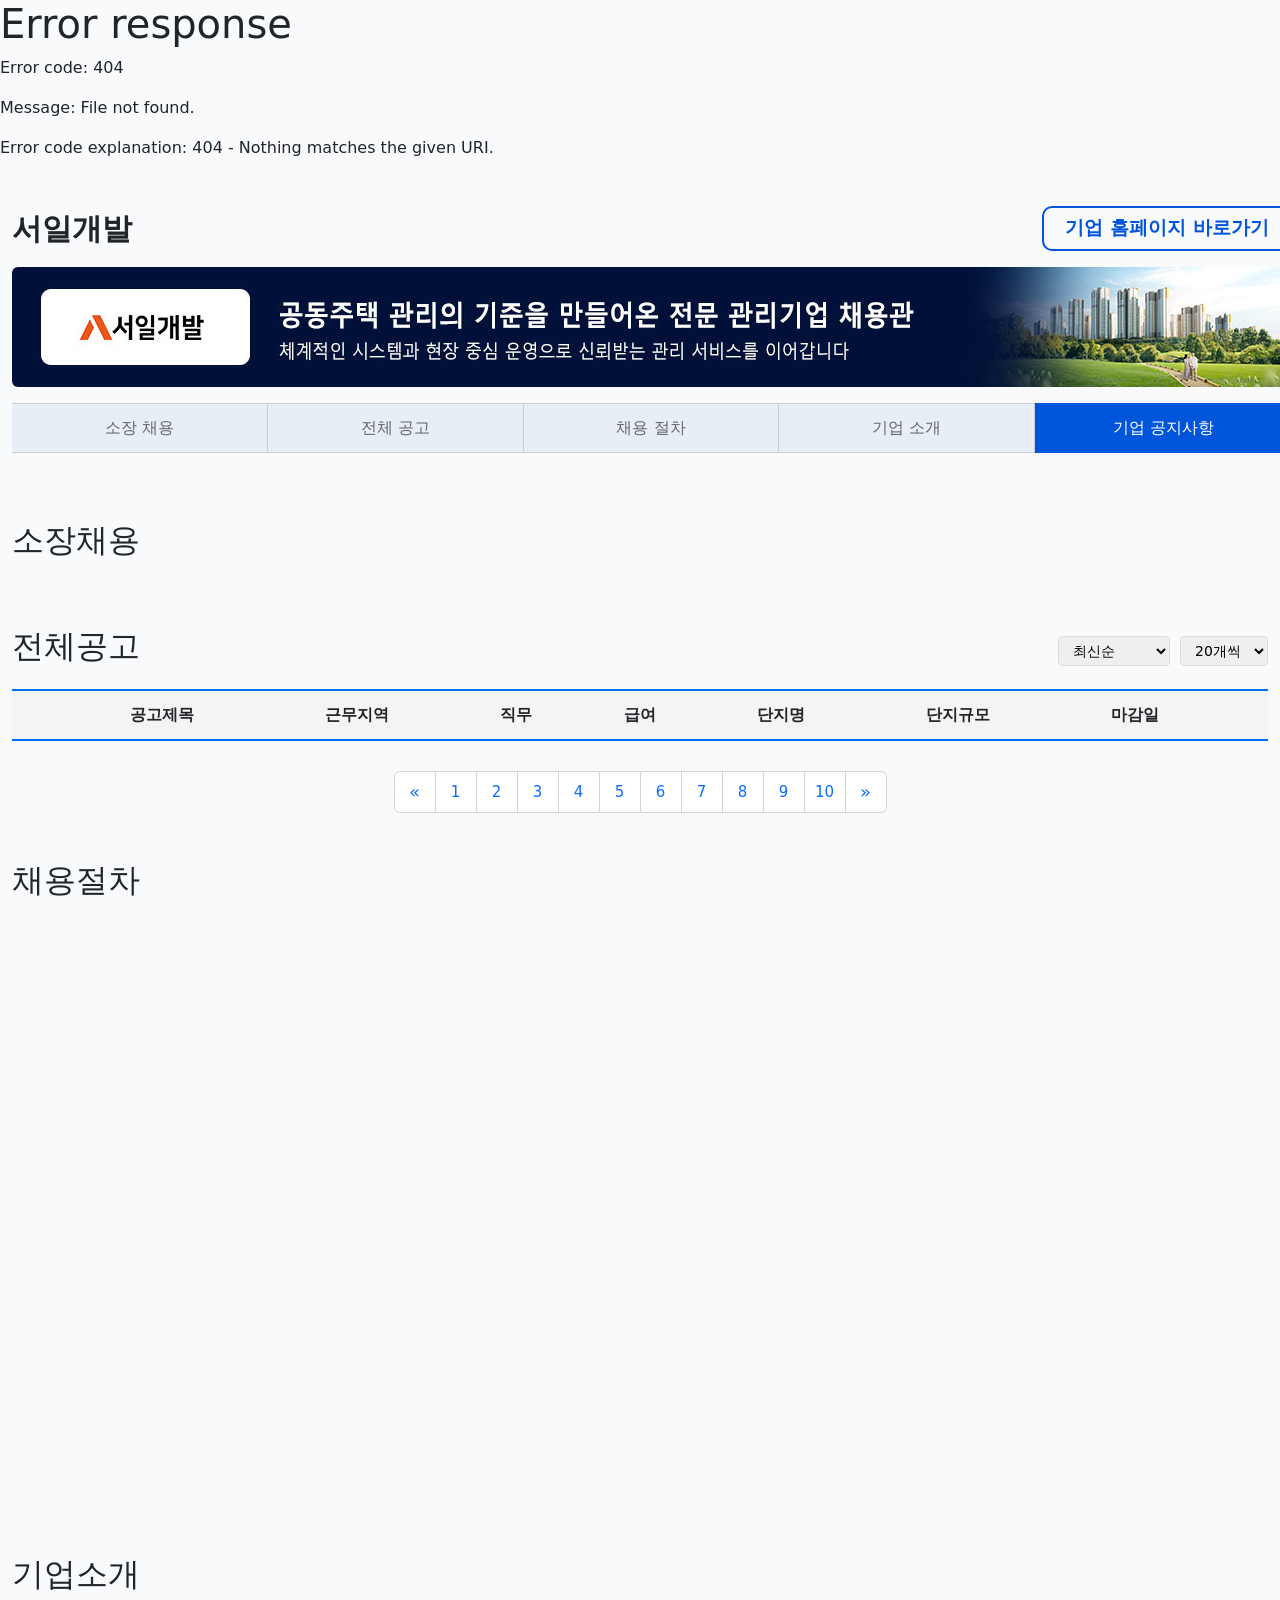
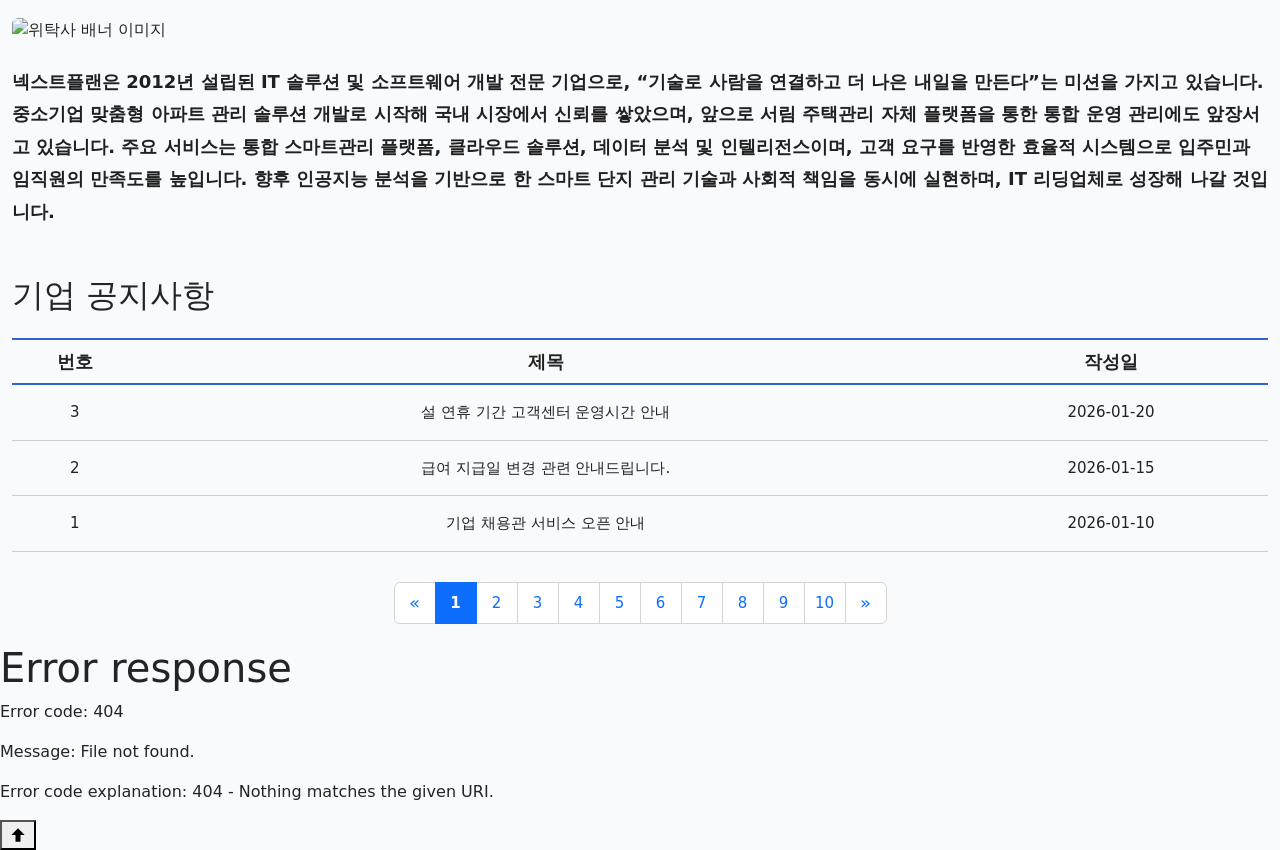
==== commit a82f162d: "채용절차 height 추가" ====
--- a/office_info_renew.html
+++ b/office_info_renew.html
@@ -122,10 +122,13 @@
             </div>
         </section>
 
+        <!-- 채용절차 -->
         <section id="process" class="general mt-5">
             <h2>채용절차</h2>
-        </section>
-
+            <div style="height: 600px;"></div>
+        </section>
+
+        <!-- 기업소개 -->
         <section id="company" class="general mt-5">
             <h2>기업소개</h2>
             <div class="company-banner my-4">
@@ -145,6 +148,7 @@
             </p>
         </section>
 
+        <!-- 기업공지사항 -->
         <section id="notice" class="general mt-5">
             <h2>기업 공지사항</h2>
             <!-- 게시판 영역 -->
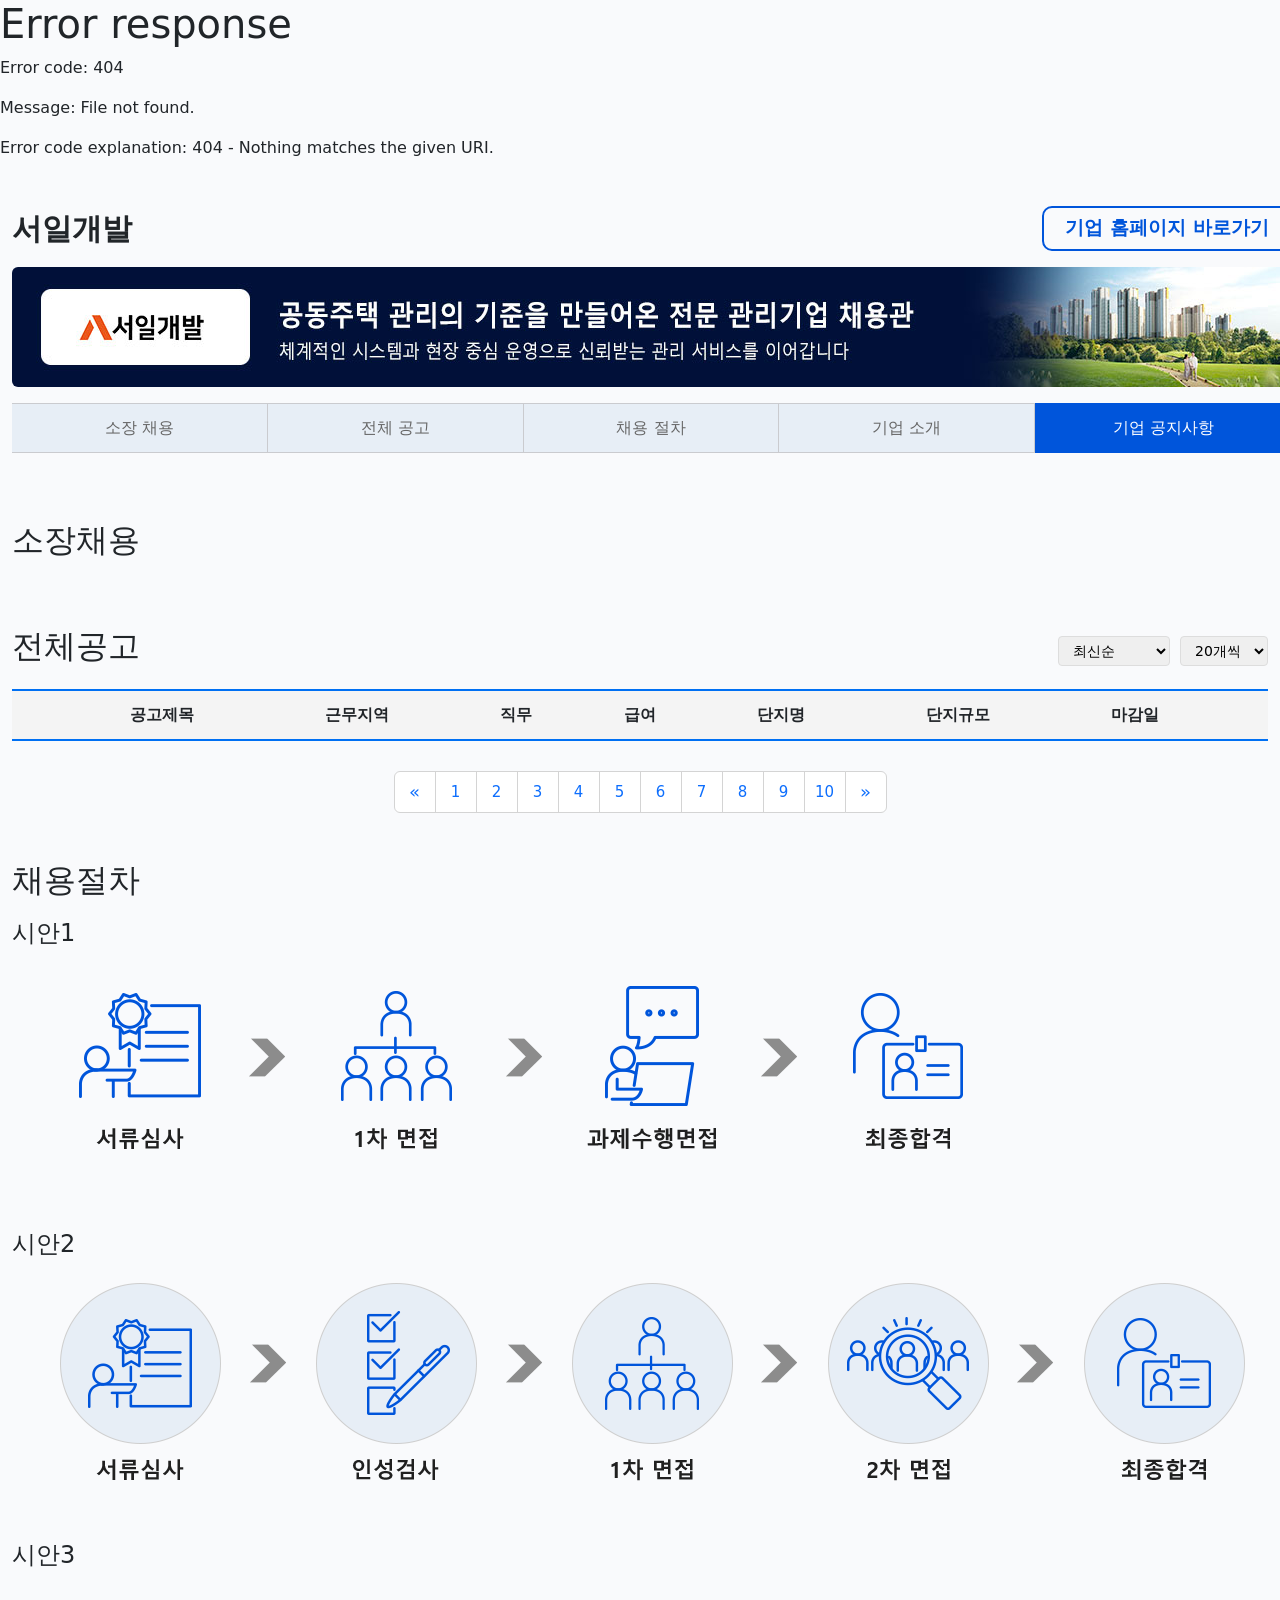
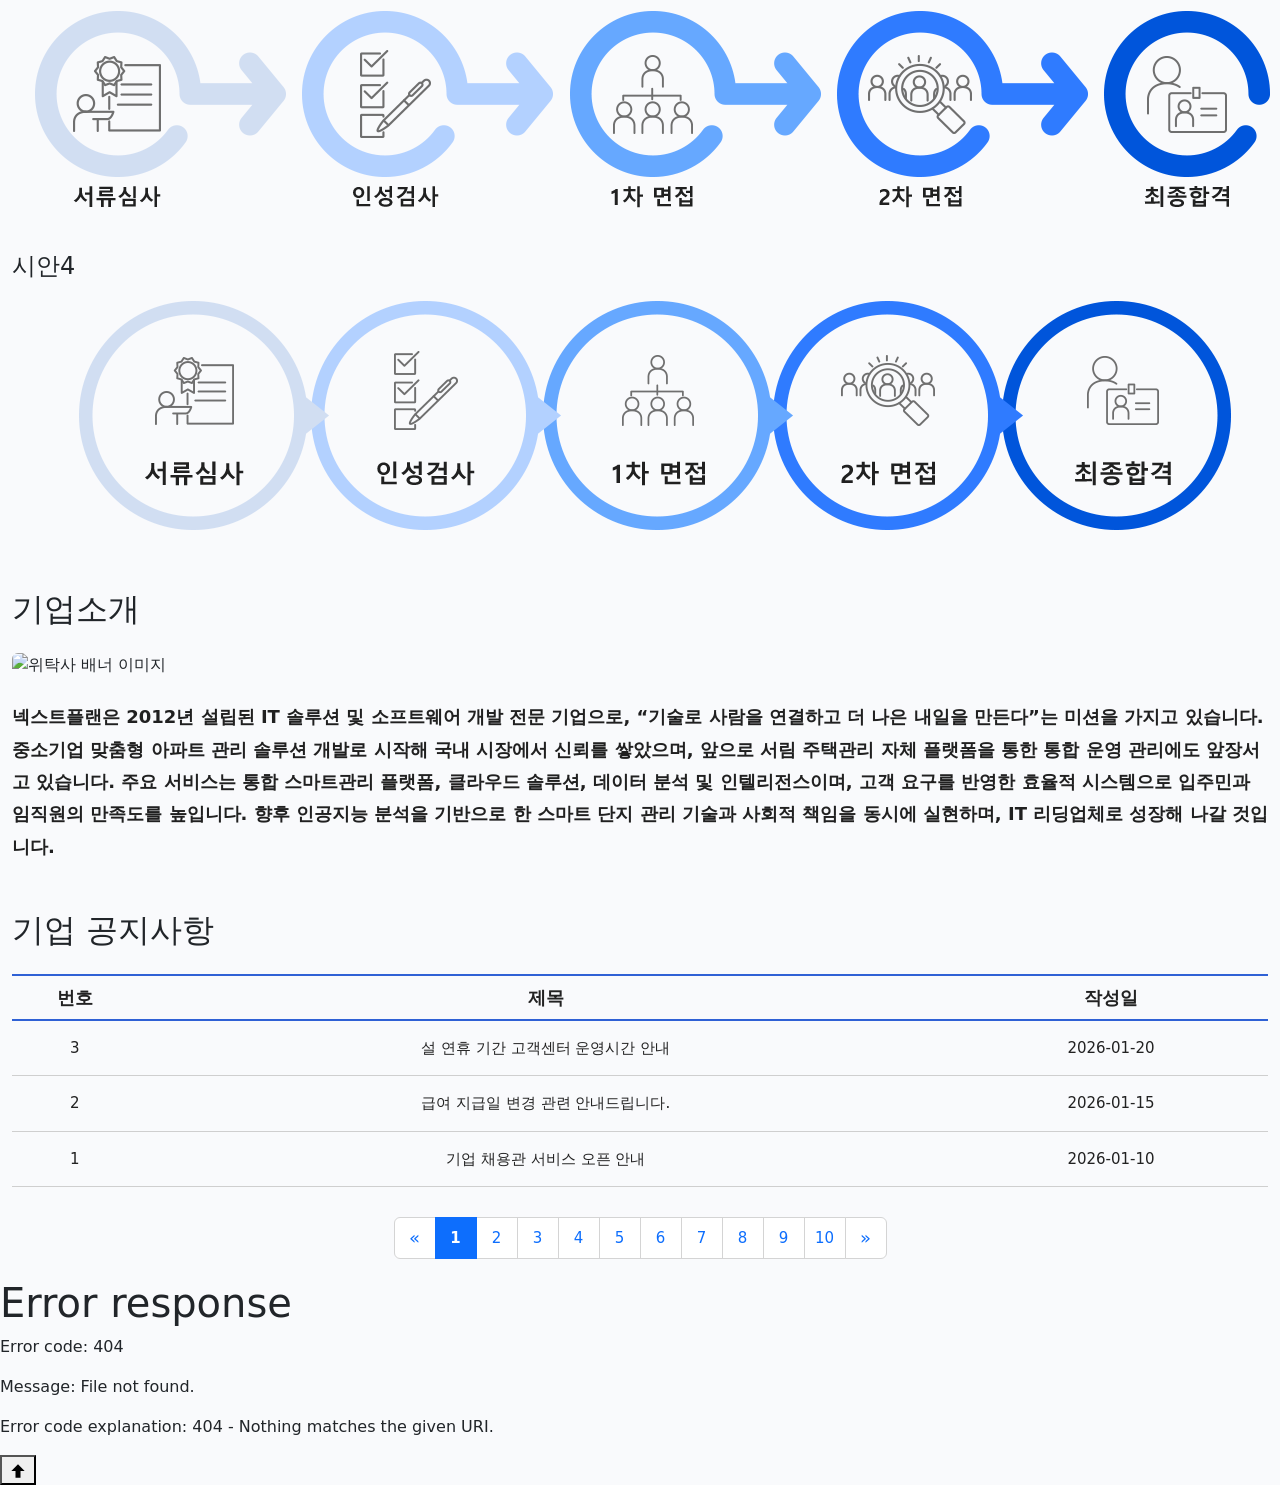
==== commit 0bbddc1d: "recruitment_process push" ====
--- a/office_info_renew.html
+++ b/office_info_renew.html
@@ -125,7 +125,14 @@
         <!-- 채용절차 -->
         <section id="process" class="general mt-5">
             <h2>채용절차</h2>
-            <div style="height: 600px;"></div>
+            <h4 style="margin-top: 20px;">시안1</h4>
+            <img src="./assets/img/recruitment_process_2.png" alt="" srcset="">
+            <h4 style="margin-top: 20px;">시안2</h4>
+            <img src="./assets/img/recruitment_process_3.png" alt="" srcset="">
+            <h4 style="margin-top: 20px;">시안3</h4>
+            <img src="./assets/img/recruitment_process_4.png" alt="" srcset="">
+            <h4 style="margin-top: 20px;">시안4</h4>
+            <img src="./assets/img/recruitment_process_5.png" alt="" srcset="">
         </section>
 
         <!-- 기업소개 -->
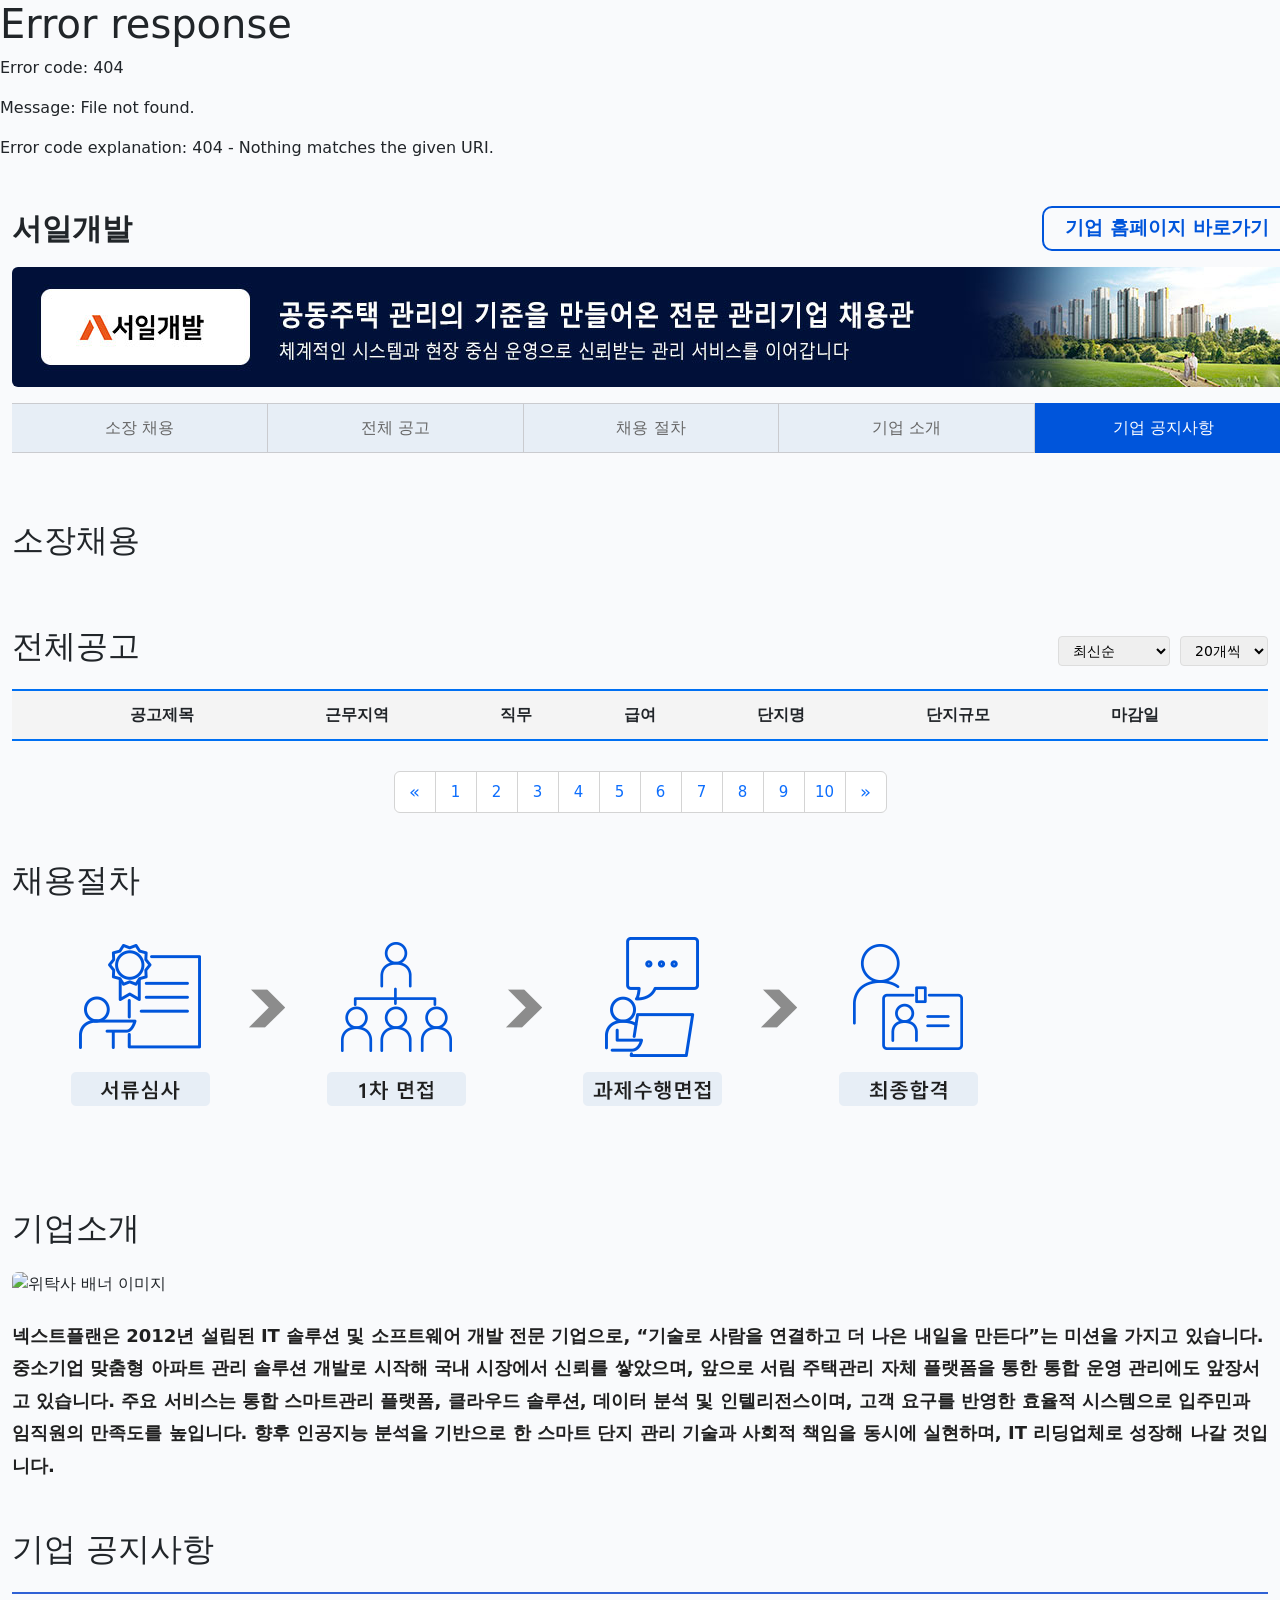
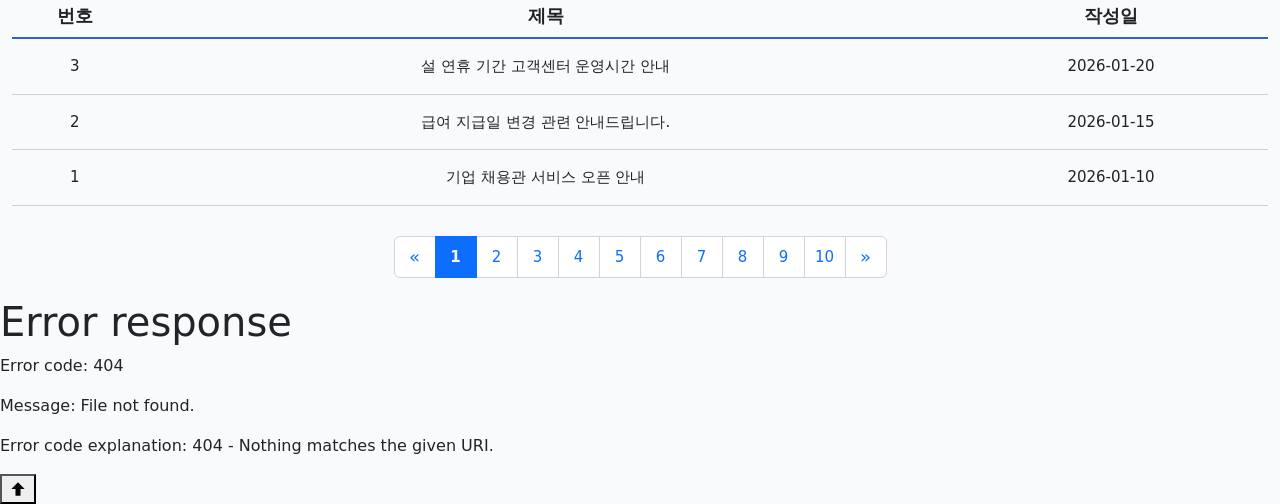
==== commit c66fe3f9: "image update" ====
--- a/office_info_renew.html
+++ b/office_info_renew.html
@@ -125,14 +125,7 @@
         <!-- 채용절차 -->
         <section id="process" class="general mt-5">
             <h2>채용절차</h2>
-            <h4 style="margin-top: 20px;">시안1</h4>
-            <img src="./assets/img/recruitment_process_2.png" alt="" srcset="">
-            <h4 style="margin-top: 20px;">시안2</h4>
             <img src="./assets/img/recruitment_process_3.png" alt="" srcset="">
-            <h4 style="margin-top: 20px;">시안3</h4>
-            <img src="./assets/img/recruitment_process_4.png" alt="" srcset="">
-            <h4 style="margin-top: 20px;">시안4</h4>
-            <img src="./assets/img/recruitment_process_5.png" alt="" srcset="">
         </section>
 
         <!-- 기업소개 -->
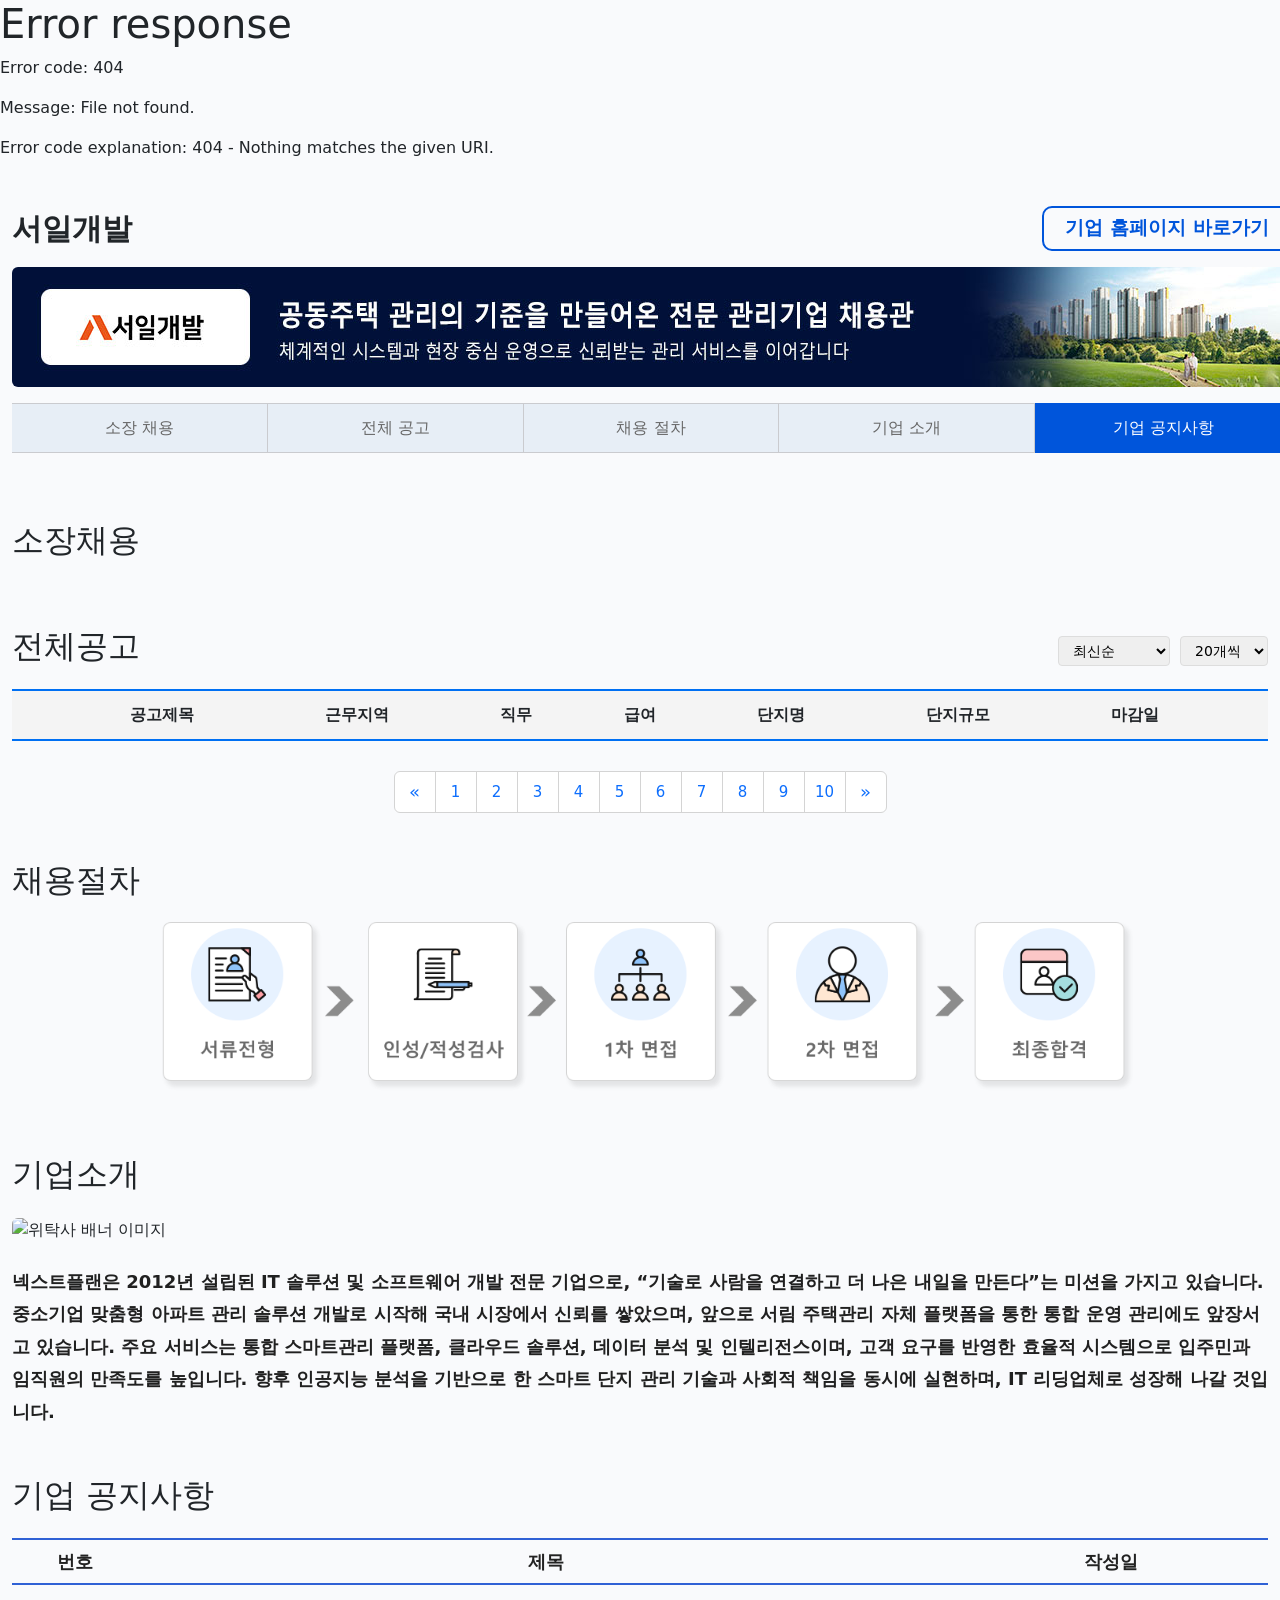
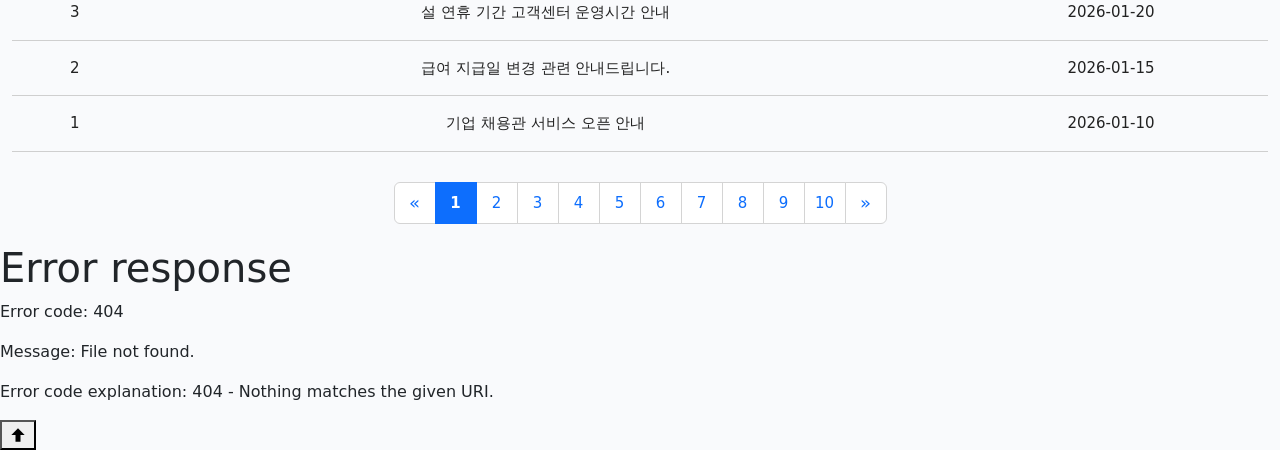
==== commit c8056ab6: "img update" ====
--- a/office_info_renew.html
+++ b/office_info_renew.html
@@ -125,7 +125,9 @@
         <!-- 채용절차 -->
         <section id="process" class="general mt-5">
             <h2>채용절차</h2>
-            <img src="./assets/img/recruitment_process_3.png" alt="" srcset="">
+            <div class="process-img">
+                <img src="./assets/img/recruitment_process_4.png">
+            </div>
         </section>
 
         <!-- 기업소개 -->
--- a/assets/css/subPage.css
+++ b/assets/css/subPage.css
@@ -1007,7 +1007,12 @@
     font-size: 18px;
     color: #494949;
 }
-
+.process-img {
+    text-align: center;
+}
+.process-img img {
+    height: 200px;
+}
 
 
 
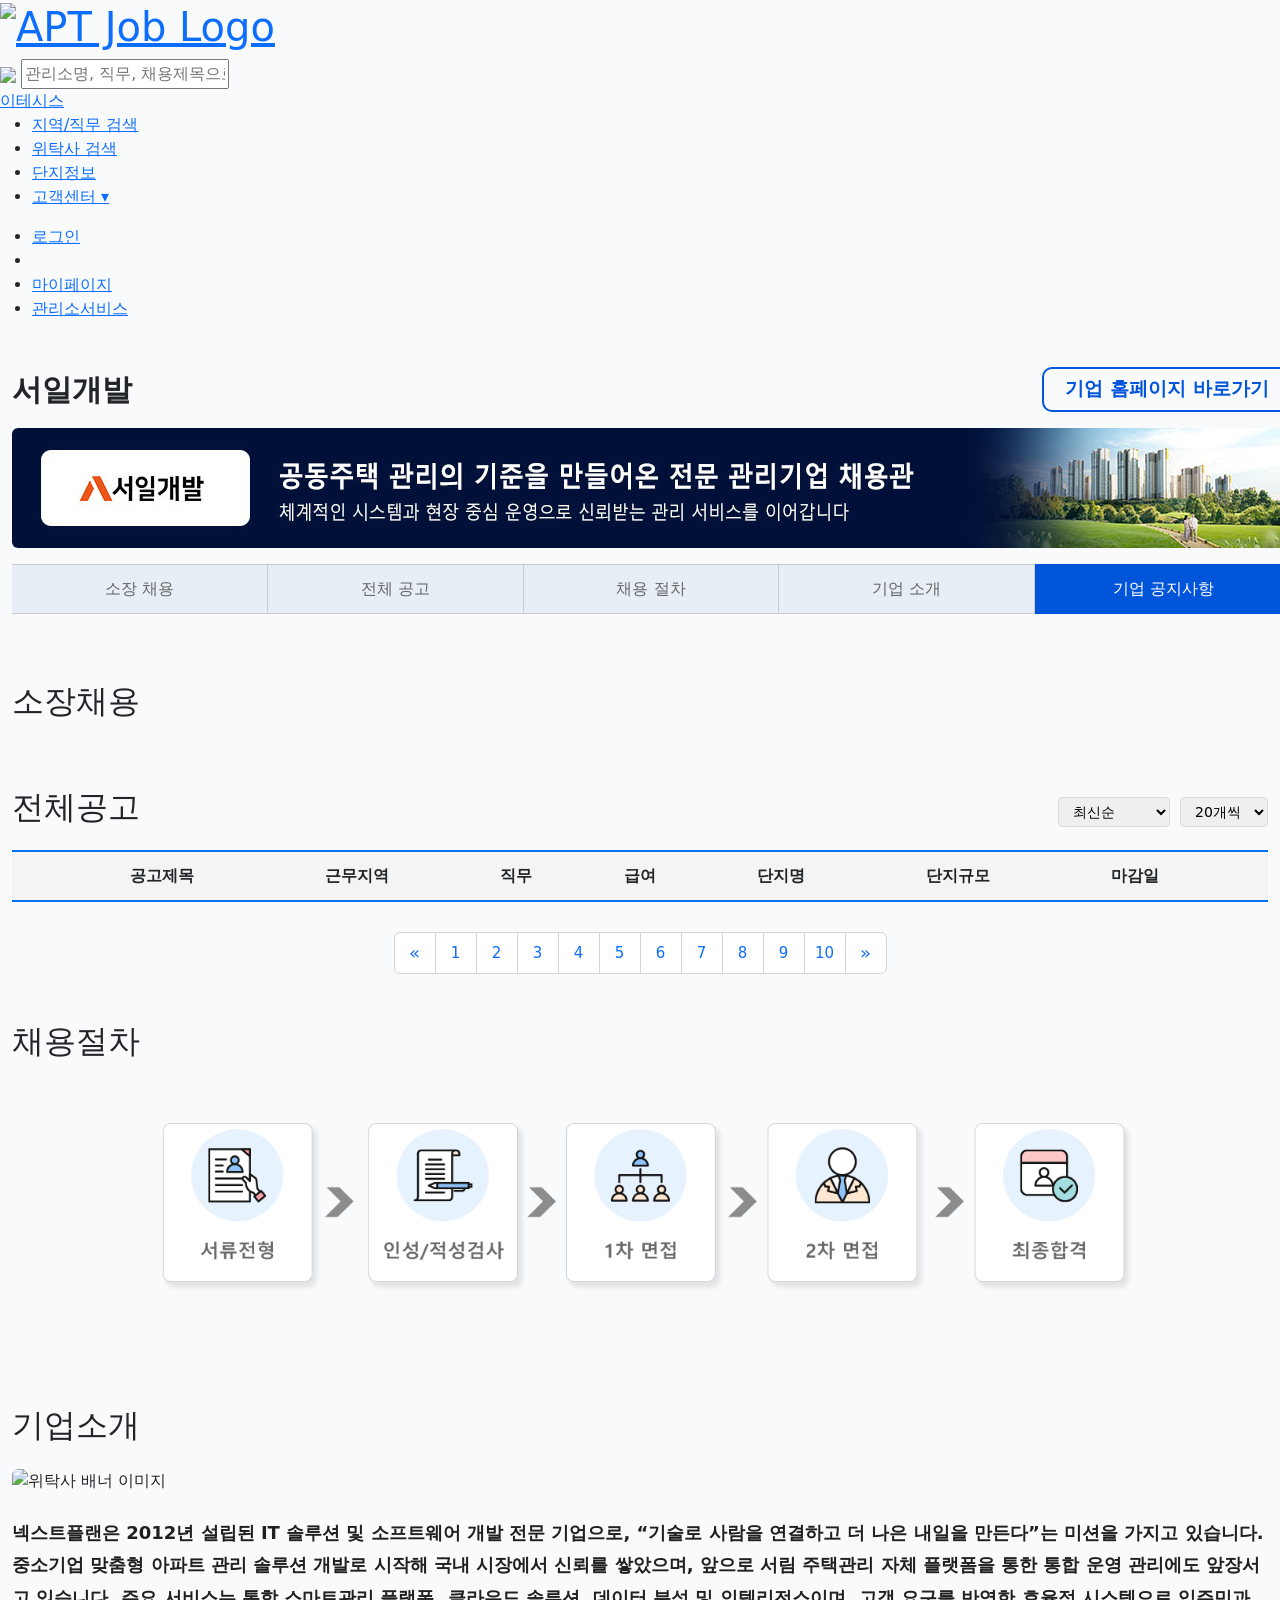
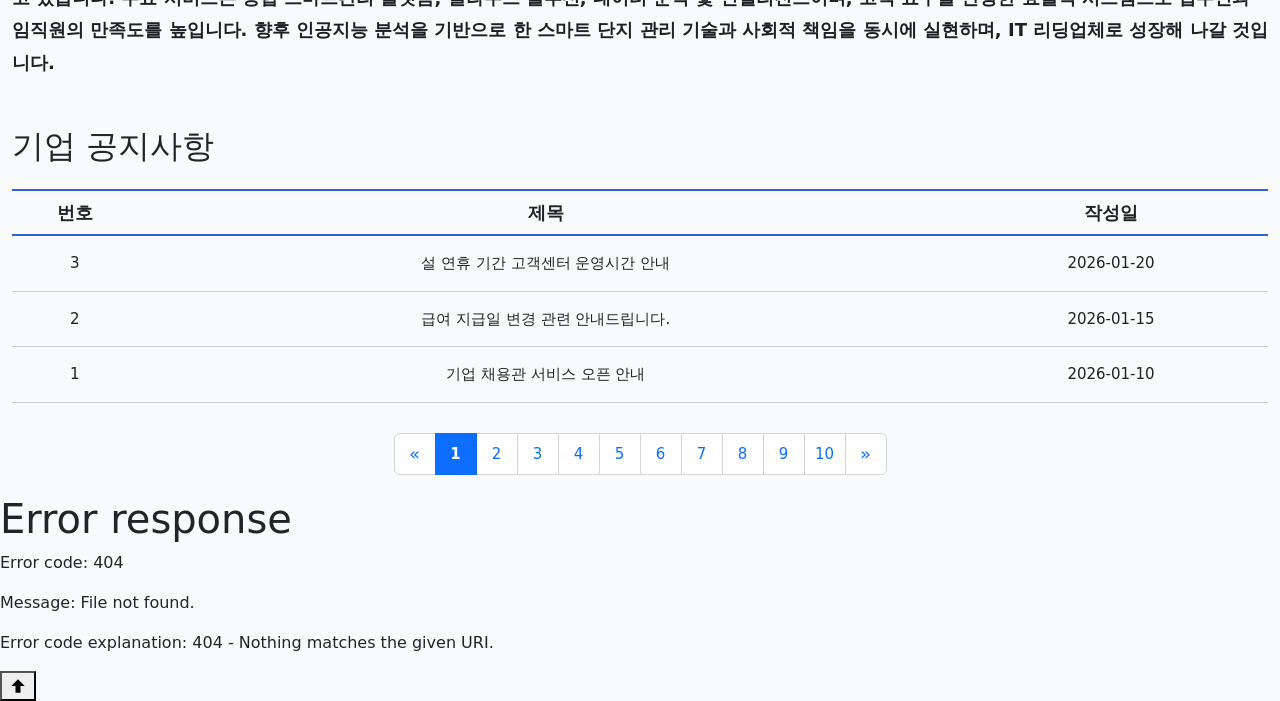
==== commit 39c42f4d: "apt map servise" ====
--- a/office_info_renew.html
+++ b/office_info_renew.html
@@ -26,7 +26,7 @@
         <!-- 회사 intro -->
         <section class="recruit-header">
             <div class="recruit-header__top">
-                <div class="recruit-company-name">
+                <div class="recruit-company-name"> 
                     서일개발
                 </div>
                 <a href="#" target="_blank" class="text-decoration-non"><button type="button"
--- a/assets/css/subPage.css
+++ b/assets/css/subPage.css
@@ -1009,6 +1009,7 @@
 }
 .process-img {
     text-align: center;
+    padding: 40px 0 50px;
 }
 .process-img img {
     height: 200px;
